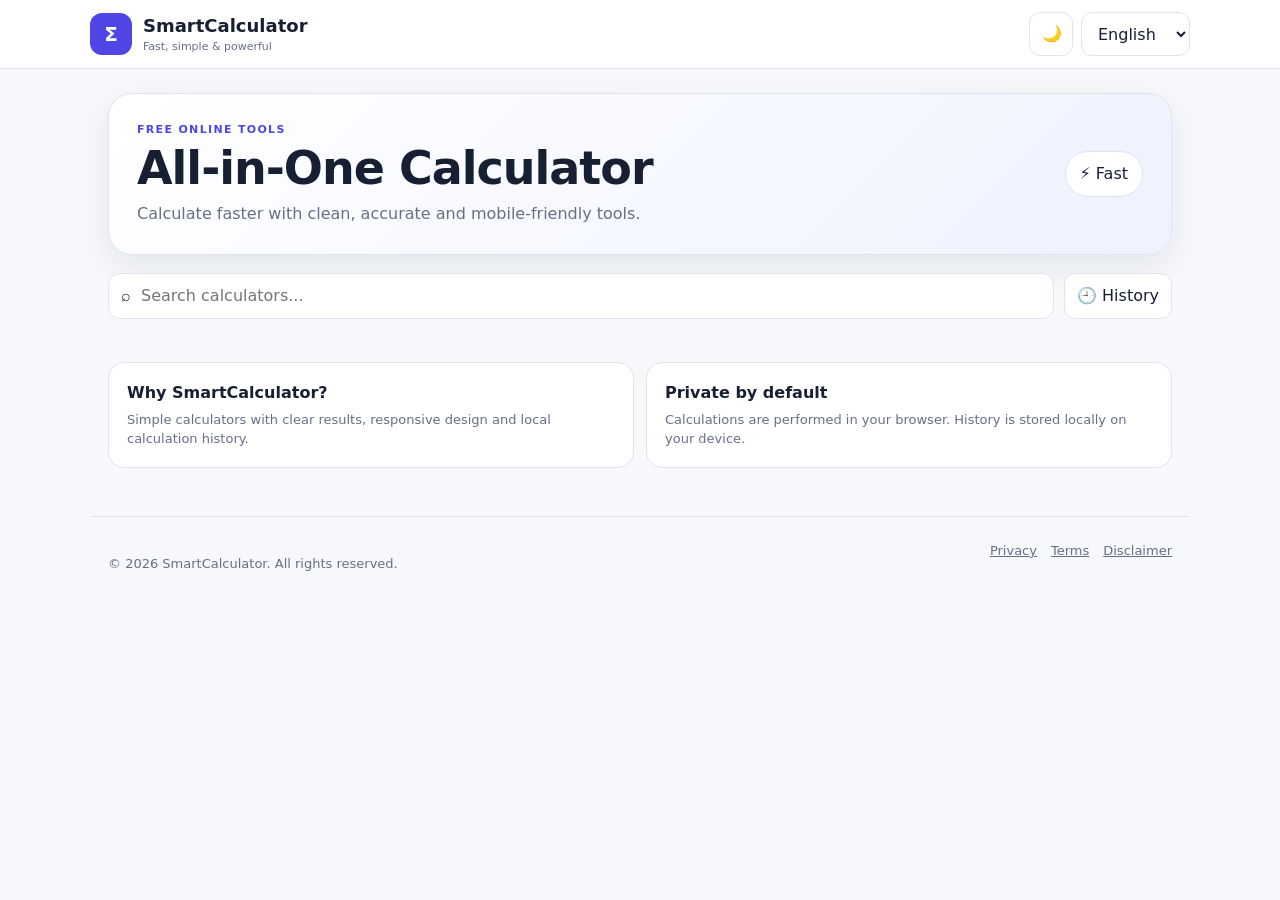
==== index.html @ 4da8bc46 "Add files via upload" ====
<!doctype html>
<html lang="en">
<head>
  <meta charset="utf-8">
  <meta name="viewport" content="width=device-width,initial-scale=1">
  <meta name="theme-color" content="#0f172a">
  <meta name="description" content="SmartCalculator — free online calculators for profit and loss, percentage, EMI, interest, discount, tax, area, volume, construction and more.">
  <meta name="robots" content="index,follow">
  <link rel="canonical" href="https://smartcalculator.online/">
  <link rel="manifest" href="manifest.json">
  <link rel="icon" href="assets/favicon.svg" type="image/svg+xml">
  <meta property="og:title" content="SmartCalculator — Free Online Calculators">
  <meta property="og:description" content="Fast, simple and powerful online calculators.">
  <meta property="og:type" content="website">
  <meta property="og:url" content="https://smartcalculator.online/">
  <title>SmartCalculator — Free Online Calculators</title>
  <link rel="stylesheet" href="styles.css">
</head>
<body>
  <header class="site-header">
    <a class="brand" href="./" aria-label="SmartCalculator home">
      <span class="logo">Σ</span>
      <span><strong>SmartCalculator</strong><small>Fast, simple & powerful</small></span>
    </a>
    <div class="header-actions">
      <button id="themeBtn" class="icon-btn" type="button" aria-label="Toggle dark mode">🌙</button>
      <select id="language" aria-label="Language">
        <option value="en">English</option>
        <option value="ur">Urdu</option>
        <option value="es">Español</option>
      </select>
    </div>
  </header>

  <main class="container">
    <section class="hero">
      <div>
        <p class="eyebrow">FREE ONLINE TOOLS</p>
        <h1 id="heroTitle">All-in-One Calculator</h1>
        <p id="heroText">Calculate faster with clean, accurate and mobile-friendly tools.</p>
      </div>
      <div class="hero-badge">⚡ Fast</div>
    </section>

    <div class="toolbar">
      <label class="search-wrap">
        <span>⌕</span>
        <input id="search" type="search" placeholder="Search calculators..." autocomplete="off">
      </label>
      <button id="historyBtn" class="btn" type="button">🕘 History</button>
    </div>

    <nav id="tabs" class="tabs" aria-label="Calculator categories"></nav>
    <section id="app" aria-live="polite"></section>

    <section class="info-grid">
      <article><h2>Why SmartCalculator?</h2><p>Simple calculators with clear results, responsive design and local calculation history.</p></article>
      <article><h2>Private by default</h2><p>Calculations are performed in your browser. History is stored locally on your device.</p></article>
    </section>
  </main>

  <footer class="footer">
    <p>© 2026 SmartCalculator. All rights reserved.</p>
    <div><a href="#privacy">Privacy</a><a href="#terms">Terms</a><a href="#disclaimer">Disclaimer</a></div>
  </footer>

  <dialog id="infoDialog">
    <div class="dialog-inner">
      <button id="closeDialog" class="icon-btn close" type="button" aria-label="Close">×</button>
      <div id="dialogContent"></div>
    </div>
  </dialog>

  <script src="app.js" defer></script>
</body>
</html>
---- styles.css ----
:root{
  --bg:#f6f8fc;--panel:#fff;--soft:#eef2ff;--text:#172033;--muted:#667085;
  --border:#dfe4ec;--accent:#4f46e5;--accent2:#3730a3;--danger:#b42318;
  --shadow:0 12px 32px rgba(15,23,42,.08);--radius:18px;
}
*{box-sizing:border-box}
html{scroll-behavior:smooth}
body{margin:0;background:var(--bg);color:var(--text);font-family:Inter,system-ui,-apple-system,BlinkMacSystemFont,"Segoe UI",sans-serif;line-height:1.5}
button,input,select{font:inherit}
button,select,input{min-height:44px}
a{color:inherit}
.site-header{position:sticky;top:0;z-index:20;display:flex;justify-content:space-between;align-items:center;gap:16px;padding:12px max(18px,calc((100% - 1100px)/2));background:color-mix(in srgb,var(--panel) 92%,transparent);backdrop-filter:blur(12px);border-bottom:1px solid var(--border)}
.brand{display:flex;align-items:center;gap:11px;text-decoration:none}
.brand strong{display:block;font-size:18px}.brand small{display:block;color:var(--muted);font-size:11px}
.logo{width:42px;height:42px;border-radius:12px;display:grid;place-items:center;background:var(--accent);color:#fff;font-weight:900;font-size:20px}
.header-actions{display:flex;gap:8px}.header-actions select,.icon-btn,.btn{border:1px solid var(--border);background:var(--panel);color:var(--text);border-radius:11px;padding:9px 12px;cursor:pointer}
.icon-btn{width:44px}.container{max-width:1100px;margin:auto;padding:24px 18px 48px}
.hero{display:flex;justify-content:space-between;align-items:center;gap:18px;padding:28px;border-radius:24px;background:linear-gradient(135deg,var(--panel),var(--soft));border:1px solid var(--border);box-shadow:var(--shadow);margin-bottom:18px}
.eyebrow{font-size:11px;font-weight:800;letter-spacing:.12em;color:var(--accent);margin:0 0 5px}
h1{font-size:clamp(28px,5vw,46px);line-height:1.05;margin:0 0 10px;letter-spacing:-1px}.hero p:not(.eyebrow){color:var(--muted);margin:0}.hero-badge{padding:10px 14px;border:1px solid var(--border);border-radius:999px;background:var(--panel);white-space:nowrap}
.toolbar{display:flex;gap:10px;margin-bottom:12px}.search-wrap{flex:1;display:flex;align-items:center;gap:8px;border:1px solid var(--border);background:var(--panel);border-radius:12px;padding:0 12px}.search-wrap input{border:0;outline:0;background:transparent;color:var(--text);width:100%}
.btn.primary{background:var(--accent);border-color:var(--accent);color:#fff}.btn.danger{color:var(--danger)}
.tabs{display:flex;gap:7px;overflow:auto;padding:3px 1px 10px;margin-bottom:4px}.tab{white-space:nowrap;border:1px solid var(--border);background:var(--panel);color:var(--text);border-radius:999px;padding:9px 13px;cursor:pointer}.tab.active{background:var(--soft);border-color:var(--accent);color:var(--accent)}
.card{background:var(--panel);border:1px solid var(--border);border-radius:var(--radius);padding:20px;box-shadow:var(--shadow)}
.card h2{margin:0;font-size:20px}.hint{color:var(--muted);font-size:13px;margin:3px 0 16px}.fields{display:grid;grid-template-columns:repeat(2,minmax(0,1fr));gap:12px}.field label{display:block;font-weight:650;font-size:13px;margin-bottom:6px}.field input,.field select{width:100%;border:1px solid var(--border);border-radius:11px;padding:10px;background:var(--bg);color:var(--text);outline:none}.field input:focus,.field select:focus,.search-wrap:focus-within{border-color:var(--accent);box-shadow:0 0 0 3px color-mix(in srgb,var(--accent) 15%,transparent)}
.actions{display:flex;gap:8px;flex-wrap:wrap;margin-top:15px}.result{margin-top:15px;background:var(--soft);border:1px solid var(--border);border-radius:14px;padding:15px}.result .label{color:var(--muted);font-size:12px}.result strong{display:block;font-size:24px;margin-top:2px;overflow-wrap:anywhere}.error{color:var(--danger);font-size:13px;margin-top:8px}
.history-list{margin-top:10px}.history-row{display:flex;justify-content:space-between;gap:14px;padding:13px 0;border-bottom:1px solid var(--border)}.history-row:last-child{border-bottom:0}.history-row small{color:var(--muted)}.empty{padding:30px;text-align:center;color:var(--muted)}
.info-grid{display:grid;grid-template-columns:1fr 1fr;gap:12px;margin-top:18px}.info-grid article{padding:18px;border:1px solid var(--border);border-radius:16px;background:var(--panel)}.info-grid h2{font-size:16px;margin:0 0 5px}.info-grid p{color:var(--muted);font-size:13px;margin:0}
.footer{max-width:1100px;margin:auto;padding:24px 18px 40px;border-top:1px solid var(--border);color:var(--muted);font-size:13px;display:flex;justify-content:space-between;gap:15px;flex-wrap:wrap}.footer a{margin-left:14px}
dialog{border:0;border-radius:18px;padding:0;max-width:620px;width:calc(100% - 30px);background:var(--panel);color:var(--text);box-shadow:var(--shadow)}dialog::backdrop{background:rgba(0,0,0,.45)}.dialog-inner{padding:24px;position:relative}.close{position:absolute;right:12px;top:12px}
@media(max-width:650px){.site-header{padding:10px 14px}.container{padding:16px 14px 36px}.hero{padding:20px;align-items:flex-start}.hero-badge{display:none}.toolbar{flex-direction:column}.fields,.info-grid{grid-template-columns:1fr}.footer{margin:0 14px;padding-left:0;padding-right:0}}
@media(prefers-reduced-motion:reduce){html{scroll-behavior:auto}}
.dark{--bg:#0b1020;--panel:#121a2a;--soft:#1b2540;--text:#f4f7fb;--muted:#aab5c8;--border:#29354c;--accent:#818cf8;--accent2:#a5b4fc;--danger:#f97066;--shadow:0 12px 32px rgba(0,0,0,.25)}
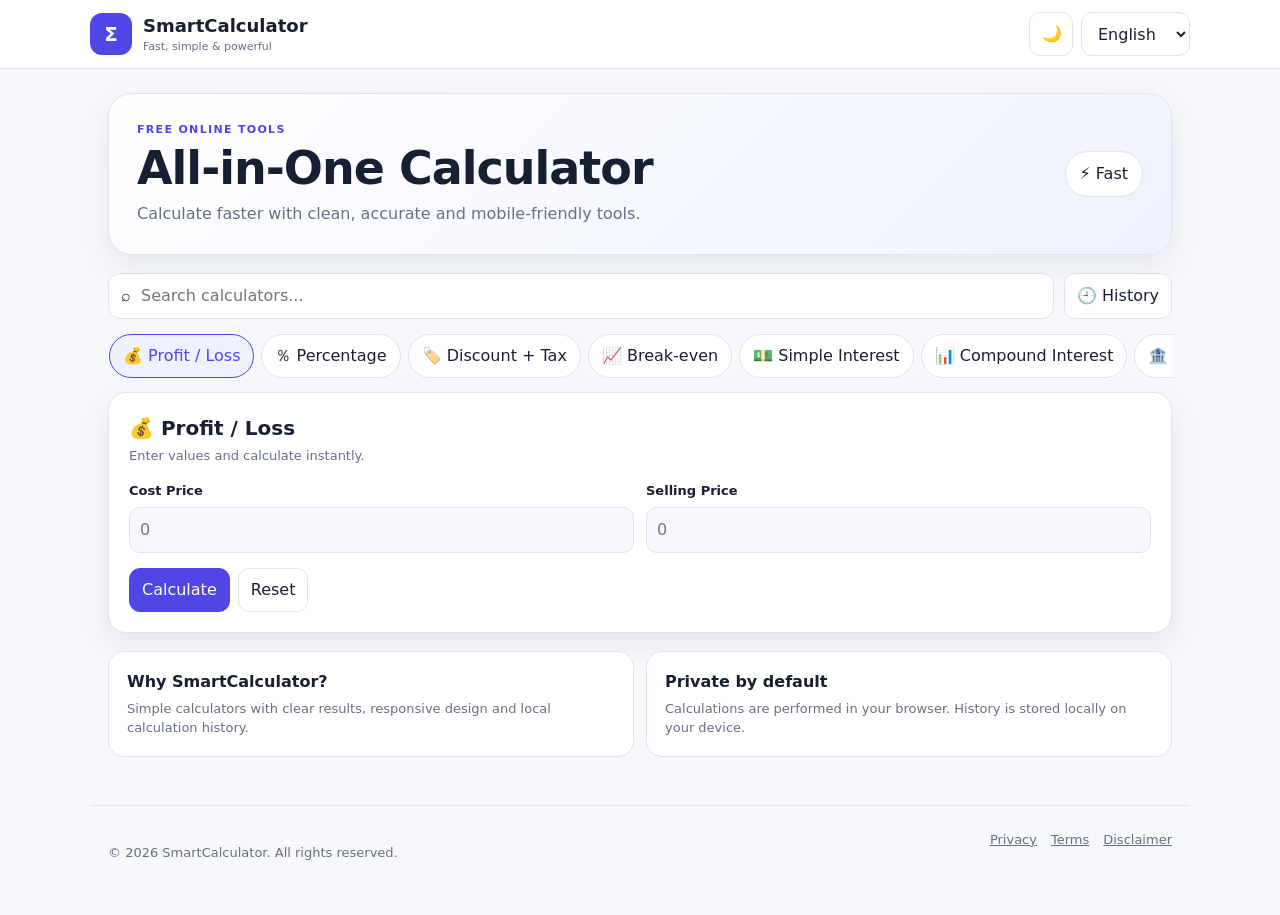
==== commit a11ef884: "Enhance meta tags in index.html Updated meta tags for improved SEO and accessibility." ====
--- a/index.html
+++ b/index.html
@@ -1,19 +1,90 @@
 <!doctype html>
 <html lang="en">
 <head>
-  <meta charset="utf-8">
-  <meta name="viewport" content="width=device-width,initial-scale=1">
+  <meta charset="UTF-8">
+
+  <meta
+    name="viewport"
+    content="width=device-width, initial-scale=1, viewport-fit=cover"
+  >
+
   <meta name="theme-color" content="#0f172a">
-  <meta name="description" content="SmartCalculator — free online calculators for profit and loss, percentage, EMI, interest, discount, tax, area, volume, construction and more.">
-  <meta name="robots" content="index,follow">
-  <link rel="canonical" href="https://smartcalculator.online/">
+  <meta name="color-scheme" content="dark light">
+
+  <title>SmartCalculator – Free Online Calculators</title>
+
+  <meta
+    name="description"
+    content="SmartCalculator offers free online calculators for profit and loss, percentage, discount, EMI, interest, area, volume, construction cost and more."
+  >
+
+  <meta
+    name="robots"
+    content="index, follow, max-image-preview:large, max-snippet:-1, max-video-preview:-1"
+  >
+
+  <meta name="author" content="SmartCalculator">
+
+  <!-- Current live GitHub Pages URL -->
+  <link
+    rel="canonical"
+    href="https://smartcalculatorapp.github.io/smartcalculator-site/"
+  >
+
+  <!-- PWA -->
   <link rel="manifest" href="manifest.json">
-  <link rel="icon" href="assets/favicon.svg" type="image/svg+xml">
-  <meta property="og:title" content="SmartCalculator — Free Online Calculators">
-  <meta property="og:description" content="Fast, simple and powerful online calculators.">
+
+  <!-- Favicon -->
+  <link
+    rel="icon"
+    href="assets/favicon.svg"
+    type="image/svg+xml"
+  >
+
+  <!-- Apple / mobile -->
+  <meta name="apple-mobile-web-app-capable" content="yes">
+  <meta name="apple-mobile-web-app-status-bar-style" content="black-translucent">
+  <meta name="apple-mobile-web-app-title" content="SmartCalculator">
+
+  <!-- Open Graph: WhatsApp / Facebook / social sharing -->
   <meta property="og:type" content="website">
-  <meta property="og:url" content="https://smartcalculator.online/">
-  <title>SmartCalculator — Free Online Calculators</title>
+  <meta property="og:title" content="SmartCalculator – Free Online Calculators">
+  <meta
+    property="og:description"
+    content="Free online calculators for profit, percentage, discount, EMI, interest, area, volume, construction and more."
+  >
+  <meta
+    property="og:url"
+    content="https://smartcalculatorapp.github.io/smartcalculator-site/"
+  >
+  <meta property="og:site_name" content="SmartCalculator">
+
+  <!-- X / Twitter -->
+  <meta name="twitter:card" content="summary">
+  <meta
+    name="twitter:title"
+    content="SmartCalculator – Free Online Calculators"
+  >
+  <meta
+    name="twitter:description"
+    content="Free, fast and mobile-friendly online calculators for everyday calculations."
+  >
+
+  <!-- Structured data -->
+  <script type="application/ld+json">
+  {
+    "@context": "https://schema.org",
+    "@type": "WebApplication",
+    "name": "SmartCalculator",
+    "url": "https://smartcalculatorapp.github.io/smartcalculator-site/",
+    "description": "Free online calculators for profit and loss, percentage, discount, EMI, interest, area, volume, construction cost and more.",
+    "applicationCategory": "UtilitiesApplication",
+    "operatingSystem": "Any",
+    "browserRequirements": "Requires JavaScript",
+    "isAccessibleForFree": true
+  }
+  </script>
+
   <link rel="stylesheet" href="styles.css">
 </head>
 <body>
--- a/styles.css
+++ b/styles.css
@@ -31,3 +31,131 @@
 @media(max-width:650px){.site-header{padding:10px 14px}.container{padding:16px 14px 36px}.hero{padding:20px;align-items:flex-start}.hero-badge{display:none}.toolbar{flex-direction:column}.fields,.info-grid{grid-template-columns:1fr}.footer{margin:0 14px;padding-left:0;padding-right:0}}
 @media(prefers-reduced-motion:reduce){html{scroll-behavior:auto}}
 .dark{--bg:#0b1020;--panel:#121a2a;--soft:#1b2540;--text:#f4f7fb;--muted:#aab5c8;--border:#29354c;--accent:#818cf8;--accent2:#a5b4fc;--danger:#f97066;--shadow:0 12px 32px rgba(0,0,0,.25)}
+/* Extra mobile optimization */
+@media (max-width: 480px) {
+  body {
+    font-size: 15px;
+  }
+
+  .site-header {
+    padding: 10px 12px;
+    gap: 10px;
+  }
+
+  .brand {
+    width: 100%;
+    justify-content: center;
+  }
+
+  .header-actions {
+    width: 100%;
+    justify-content: center;
+    flex-wrap: wrap;
+  }
+
+  .hero {
+    padding: 20px 14px;
+    border-radius: 18px;
+  }
+
+  .hero h1 {
+    font-size: clamp(24px, 8vw, 34px);
+    line-height: 1.1;
+  }
+
+  .hero p {
+    font-size: 14px;
+    line-height: 1.5;
+  }
+
+  .toolbar {
+    flex-direction: column;
+    align-items: stretch;
+  }
+
+  .search-wrap {
+    width: 100%;
+  }
+
+  .search-wrap input {
+    width: 100%;
+    min-width: 0;
+  }
+
+  .tabs {
+    gap: 8px;
+    padding: 8px 4px;
+  }
+
+  .tab {
+    flex: 0 0 auto;
+    min-height: 42px;
+  }
+
+  .card {
+    padding: 16px;
+    border-radius: 16px;
+  }
+
+  .card h2 {
+    font-size: 19px;
+  }
+
+  .fields {
+    grid-template-columns: 1fr;
+    gap: 10px;
+  }
+
+  .field input,
+  .field select {
+    width: 100%;
+    min-width: 0;
+    font-size: 16px;
+  }
+
+  .actions {
+    flex-direction: column;
+    align-items: stretch;
+  }
+
+  .actions .btn {
+    width: 100%;
+  }
+
+  .result {
+    overflow-wrap: anywhere;
+  }
+
+  .info-grid {
+    grid-template-columns: 1fr;
+  }
+
+  .footer {
+    padding: 20px 14px;
+    text-align: center;
+  }
+}
+
+@media (max-width: 360px) {
+  .hero h1 {
+    font-size: 24px;
+  }
+
+  .card {
+    padding: 13px;
+  }
+
+  .logo {
+    width: 38px;
+    height: 38px;
+  }
+
+  .brand strong {
+    font-size: 17px;
+  }
+
+  .tab {
+    font-size: 13px;
+    padding: 8px 10px;
+  }
+}
